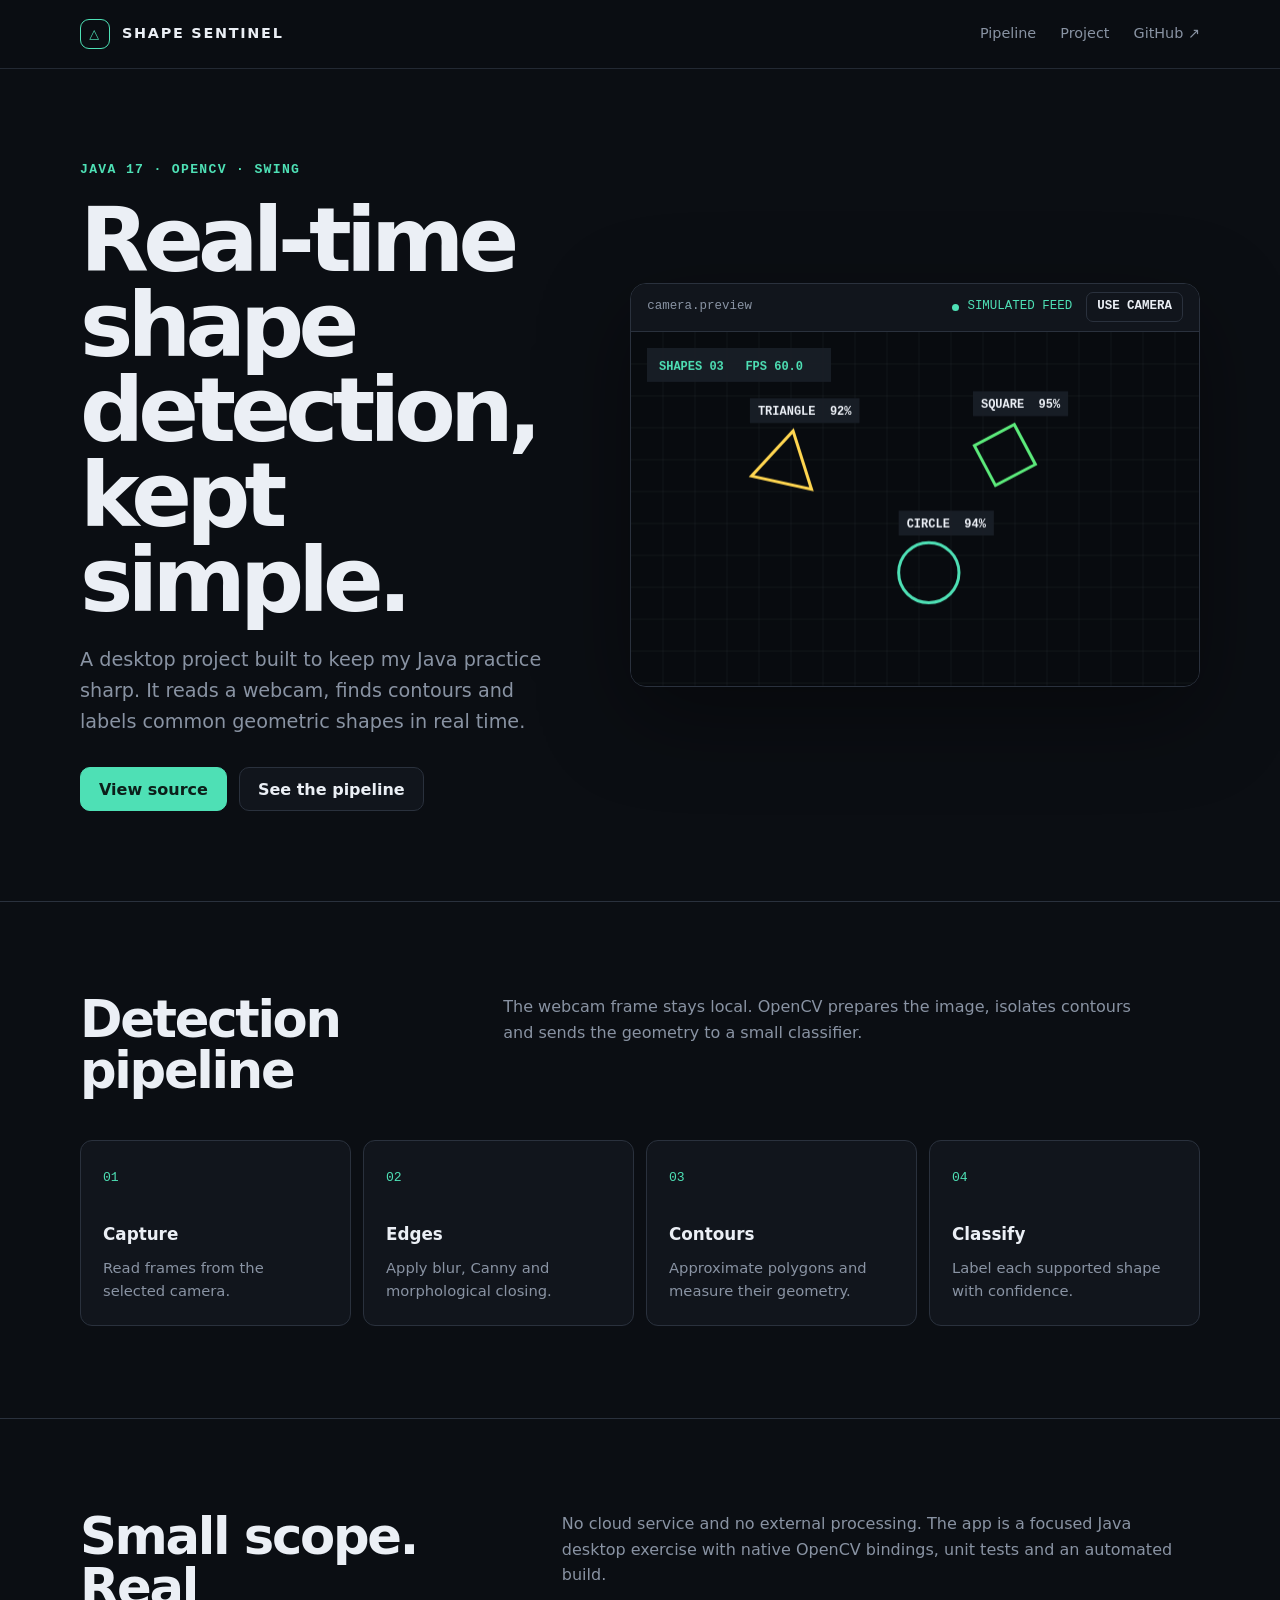
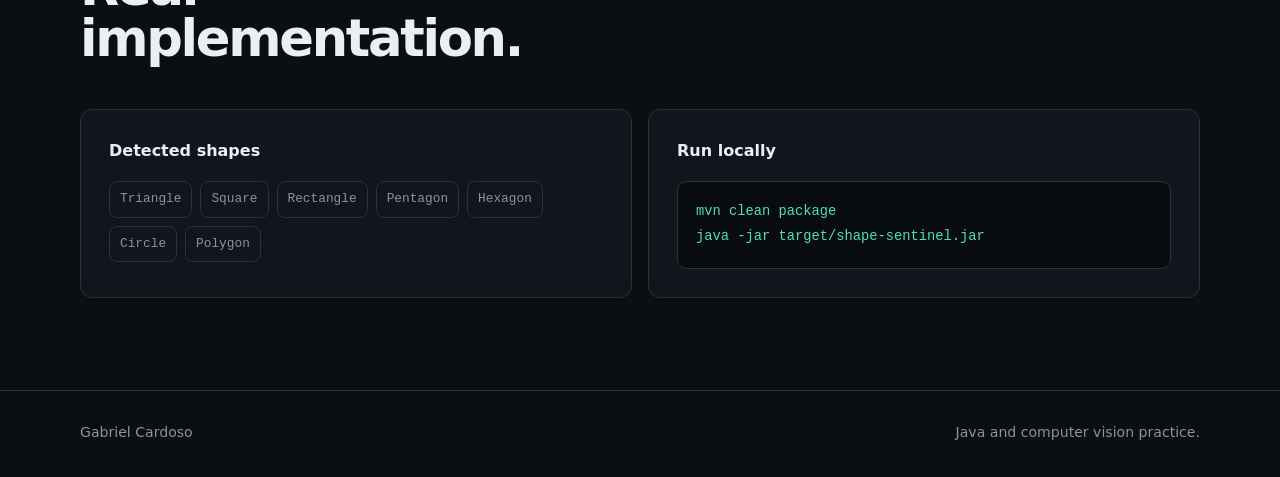
==== index.html @ 356cdfc7 "Serve the showcase from the repository root" ====
<!doctype html>
<html lang="en">
<head>
    <meta charset="utf-8">
    <meta name="viewport" content="width=device-width, initial-scale=1">
    <meta name="description" content="Shape Sentinel is a Java 17 and OpenCV desktop project for real-time geometric shape detection.">
    <meta name="theme-color" content="#0b0e13">
    <title>Shape Sentinel | Java Computer Vision</title>
    <link rel="stylesheet" href="styles.css">
</head>
<body>
    <header class="site-header">
        <nav class="nav shell" aria-label="Main navigation">
            <a class="brand" href="#top" aria-label="Shape Sentinel home">
                <span class="brand-mark" aria-hidden="true">△</span>
                <span>SHAPE SENTINEL</span>
            </a>
            <div class="nav-links">
                <a href="#pipeline">Pipeline</a>
                <a href="#project">Project</a>
                <a class="repo-link" href="https://github.com/socgabrielcardoso/shape-sentinel">GitHub ↗</a>
            </div>
        </nav>
    </header>

    <main id="top">
        <section class="hero shell">
            <div>
                <p class="eyebrow">Java 17 · OpenCV · Swing</p>
                <h1>Real-time shape detection, kept simple.</h1>
                <p class="lead">A desktop project built to keep my Java practice sharp. It reads a webcam, finds contours and labels common geometric shapes in real time.</p>
                <div class="actions">
                    <a class="button primary" href="https://github.com/socgabrielcardoso/shape-sentinel">View source</a>
                    <a class="button" href="#pipeline">See the pipeline</a>
                </div>
            </div>

            <div class="viewer" aria-label="Shape detection interface preview">
                <div class="viewer-bar">
                    <span>camera.preview</span>
                    <div class="viewer-actions">
                        <span class="live-state" id="feed-state" aria-live="polite">SIMULATED FEED</span>
                        <button class="camera-toggle" id="camera-toggle" type="button">USE CAMERA</button>
                    </div>
                </div>
                <video id="camera-source" muted playsinline hidden></video>
                <canvas id="detection-preview" width="720" height="450" role="img" aria-label="Animated preview of geometric shapes being detected">Shape detection preview</canvas>
            </div>
        </section>

        <section class="section" id="pipeline">
            <div class="shell">
                <div class="section-heading">
                    <h2>Detection pipeline</h2>
                    <p>The webcam frame stays local. OpenCV prepares the image, isolates contours and sends the geometry to a small classifier.</p>
                </div>
                <div class="pipeline">
                    <article class="step">
                        <span class="step-index">01</span>
                        <h3>Capture</h3>
                        <p>Read frames from the selected camera.</p>
                    </article>
                    <article class="step">
                        <span class="step-index">02</span>
                        <h3>Edges</h3>
                        <p>Apply blur, Canny and morphological closing.</p>
                    </article>
                    <article class="step">
                        <span class="step-index">03</span>
                        <h3>Contours</h3>
                        <p>Approximate polygons and measure their geometry.</p>
                    </article>
                    <article class="step">
                        <span class="step-index">04</span>
                        <h3>Classify</h3>
                        <p>Label each supported shape with confidence.</p>
                    </article>
                </div>
            </div>
        </section>

        <section class="section" id="project">
            <div class="shell">
                <div class="section-heading">
                    <h2>Small scope. Real implementation.</h2>
                    <p>No cloud service and no external processing. The app is a focused Java desktop exercise with native OpenCV bindings, unit tests and an automated build.</p>
                </div>
                <div class="details-grid">
                    <article class="info-card">
                        <h3>Detected shapes</h3>
                        <div class="tags" aria-label="Supported shapes">
                            <span class="tag">Triangle</span>
                            <span class="tag">Square</span>
                            <span class="tag">Rectangle</span>
                            <span class="tag">Pentagon</span>
                            <span class="tag">Hexagon</span>
                            <span class="tag">Circle</span>
                            <span class="tag">Polygon</span>
                        </div>
                    </article>
                    <article class="info-card">
                        <h3>Run locally</h3>
                        <pre class="terminal"><code>mvn clean package
java -jar target/shape-sentinel.jar</code></pre>
                    </article>
                </div>
            </div>
        </section>
    </main>

    <footer class="site-footer">
        <div class="footer-row shell">
            <span>Gabriel Cardoso</span>
            <span>Java and computer vision practice.</span>
        </div>
    </footer>
    <script src="app.js"></script>
    <script src="camera.js"></script>
</body>
</html>
---- styles.css ----
:root {
    color-scheme: dark;
    --background: #0b0e13;
    --surface: #11151c;
    --surface-raised: #191e27;
    --border: #2a313d;
    --text: #ebeff5;
    --muted: #8993a3;
    --accent: #4ee0b5;
    --accent-ink: #0c1f1a;
    --warning: #ffd650;
    --purple: #e284ff;
    --blue: #5cb5ff;
    --radius: 16px;
    --content: 1120px;
}

* {
    box-sizing: border-box;
}

html {
    scroll-behavior: smooth;
}

body {
    margin: 0;
    min-width: 320px;
    background: var(--background);
    color: var(--text);
    font-family: Inter, ui-sans-serif, system-ui, -apple-system, BlinkMacSystemFont, "Segoe UI", sans-serif;
    font-size: 1rem;
    line-height: 1.6;
}

a {
    color: inherit;
    text-decoration: none;
}

button,
a {
    -webkit-tap-highlight-color: transparent;
}

.shell {
    width: min(calc(100% - 40px), var(--content));
    margin: 0 auto;
}

.site-header {
    position: sticky;
    top: 0;
    z-index: 10;
    border-bottom: 1px solid color-mix(in srgb, var(--border) 80%, transparent);
    background: color-mix(in srgb, var(--background) 88%, transparent);
    backdrop-filter: blur(14px);
}

.nav {
    min-height: 68px;
    display: flex;
    align-items: center;
    justify-content: space-between;
    gap: 24px;
}

.brand {
    display: inline-flex;
    align-items: center;
    gap: 12px;
    font-size: 0.9rem;
    font-weight: 800;
    letter-spacing: 0.12em;
}

.brand-mark {
    width: 30px;
    height: 30px;
    display: grid;
    place-items: center;
    border: 1px solid var(--accent);
    border-radius: 9px;
    color: var(--accent);
    font-size: 0.8rem;
}

.nav-links {
    display: flex;
    align-items: center;
    gap: 24px;
    color: var(--muted);
    font-size: 0.9rem;
}

.nav-links a:hover,
.nav-links a:focus-visible {
    color: var(--text);
}

.hero {
    min-height: calc(100vh - 68px);
    display: grid;
    grid-template-columns: minmax(0, 0.9fr) minmax(440px, 1.1fr);
    align-items: center;
    gap: clamp(40px, 7vw, 84px);
    padding: 72px 0;
}

.eyebrow {
    margin: 0 0 18px;
    color: var(--accent);
    font-family: "SFMono-Regular", Consolas, "Liberation Mono", monospace;
    font-size: 0.82rem;
    font-weight: 700;
    letter-spacing: 0.1em;
    text-transform: uppercase;
}

h1,
h2,
p {
    margin-top: 0;
}

h1 {
    max-width: 720px;
    margin-bottom: 22px;
    font-size: clamp(3rem, 7vw, 5.8rem);
    line-height: 0.95;
    letter-spacing: -0.065em;
}

.lead {
    max-width: 590px;
    margin-bottom: 30px;
    color: var(--muted);
    font-size: clamp(1.05rem, 2vw, 1.2rem);
}

.actions {
    display: flex;
    flex-wrap: wrap;
    gap: 12px;
}

.button {
    min-height: 44px;
    display: inline-flex;
    align-items: center;
    justify-content: center;
    padding: 0 18px;
    border: 1px solid var(--border);
    border-radius: 10px;
    background: var(--surface);
    font-weight: 750;
}

.button.primary {
    border-color: var(--accent);
    background: var(--accent);
    color: var(--accent-ink);
}

.button:hover,
.button:focus-visible {
    transform: translateY(-1px);
    filter: brightness(1.08);
}

.viewer {
    overflow: hidden;
    border: 1px solid var(--border);
    border-radius: var(--radius);
    background: #080b0f;
    box-shadow: 0 28px 90px rgba(0, 0, 0, 0.38);
}

.viewer-bar {
    min-height: 48px;
    display: flex;
    align-items: center;
    justify-content: space-between;
    gap: 16px;
    padding: 0 16px;
    border-bottom: 1px solid var(--border);
    background: var(--surface);
    color: var(--muted);
    font-family: "SFMono-Regular", Consolas, "Liberation Mono", monospace;
    font-size: 0.78rem;
}

.live-state {
    display: inline-flex;
    align-items: center;
    gap: 8px;
    color: var(--accent);
}

.viewer-actions {
    display: flex;
    align-items: center;
    gap: 14px;
}

.camera-toggle {
    min-height: 30px;
    padding: 0 10px;
    border: 1px solid var(--border);
    border-radius: 7px;
    background: transparent;
    color: var(--text);
    font: inherit;
    font-weight: 700;
    cursor: pointer;
}

.camera-toggle:hover,
.camera-toggle:focus-visible {
    border-color: var(--accent);
    color: var(--accent);
}

.camera-toggle:disabled {
    cursor: wait;
    opacity: 0.6;
}

.live-state::before {
    width: 7px;
    height: 7px;
    border-radius: 50%;
    background: currentColor;
    content: "";
}

.viewer canvas {
    width: 100%;
    aspect-ratio: 16 / 10;
    display: block;
}

.section {
    padding: 92px 0;
    border-top: 1px solid var(--border);
}

.section-heading {
    display: grid;
    grid-template-columns: 0.55fr 1fr;
    gap: 40px;
    margin-bottom: 44px;
}

h2 {
    margin-bottom: 0;
    font-size: clamp(2rem, 4vw, 3.2rem);
    line-height: 1;
    letter-spacing: -0.045em;
}

.section-heading p {
    max-width: 650px;
    margin-bottom: 0;
    color: var(--muted);
}

.pipeline {
    display: grid;
    grid-template-columns: repeat(4, 1fr);
    gap: 12px;
}

.step,
.info-card {
    border: 1px solid var(--border);
    border-radius: 12px;
    background: var(--surface);
}

.step {
    min-height: 170px;
    padding: 22px;
}

.step-index {
    color: var(--accent);
    font-family: "SFMono-Regular", Consolas, "Liberation Mono", monospace;
    font-size: 0.82rem;
}

.step h3 {
    margin: 32px 0 8px;
    font-size: 1.05rem;
}

.step p {
    margin-bottom: 0;
    color: var(--muted);
    font-size: 0.92rem;
}

.details-grid {
    display: grid;
    grid-template-columns: repeat(2, minmax(0, 1fr));
    gap: 16px;
}

.info-card {
    padding: 28px;
}

.info-card h3 {
    margin: 0 0 18px;
    font-size: 1rem;
}

.tags {
    display: flex;
    flex-wrap: wrap;
    gap: 8px;
}

.tag {
    padding: 7px 10px;
    border: 1px solid var(--border);
    border-radius: 8px;
    color: var(--muted);
    font-family: "SFMono-Regular", Consolas, "Liberation Mono", monospace;
    font-size: 0.8rem;
}

.terminal {
    overflow-x: auto;
    margin: 0;
    padding: 18px;
    border: 1px solid var(--border);
    border-radius: 10px;
    background: #080b0f;
    color: var(--accent);
    font-family: "SFMono-Regular", Consolas, "Liberation Mono", monospace;
    font-size: 0.86rem;
    line-height: 1.8;
}

.site-footer {
    padding: 30px 0;
    border-top: 1px solid var(--border);
    color: var(--muted);
    font-size: 0.88rem;
}

.footer-row {
    display: flex;
    justify-content: space-between;
    gap: 20px;
}

:focus-visible {
    outline: 2px solid var(--accent);
    outline-offset: 3px;
}

@media (max-width: 900px) {
    .hero {
        grid-template-columns: 1fr;
        min-height: auto;
    }

    .viewer {
        max-width: 720px;
    }

    .pipeline {
        grid-template-columns: repeat(2, 1fr);
    }
}

@media (max-width: 620px) {
    .shell {
        width: min(calc(100% - 28px), var(--content));
    }

    .nav-links a:not(.repo-link) {
        display: none;
    }

    .hero,
    .section {
        padding: 64px 0;
    }

    .section-heading,
    .pipeline,
    .details-grid {
        grid-template-columns: 1fr;
    }

    .section-heading {
        gap: 20px;
    }

    .footer-row {
        flex-direction: column;
    }

    .viewer-bar {
        align-items: flex-start;
        flex-direction: column;
        padding: 12px 14px;
    }

    .viewer-actions {
        width: 100%;
        justify-content: space-between;
    }
}

@media (prefers-reduced-motion: reduce) {
    html {
        scroll-behavior: auto;
    }

    *,
    *::before,
    *::after {
        transition-duration: 0.01ms !important;
        animation-duration: 0.01ms !important;
        animation-iteration-count: 1 !important;
    }
}
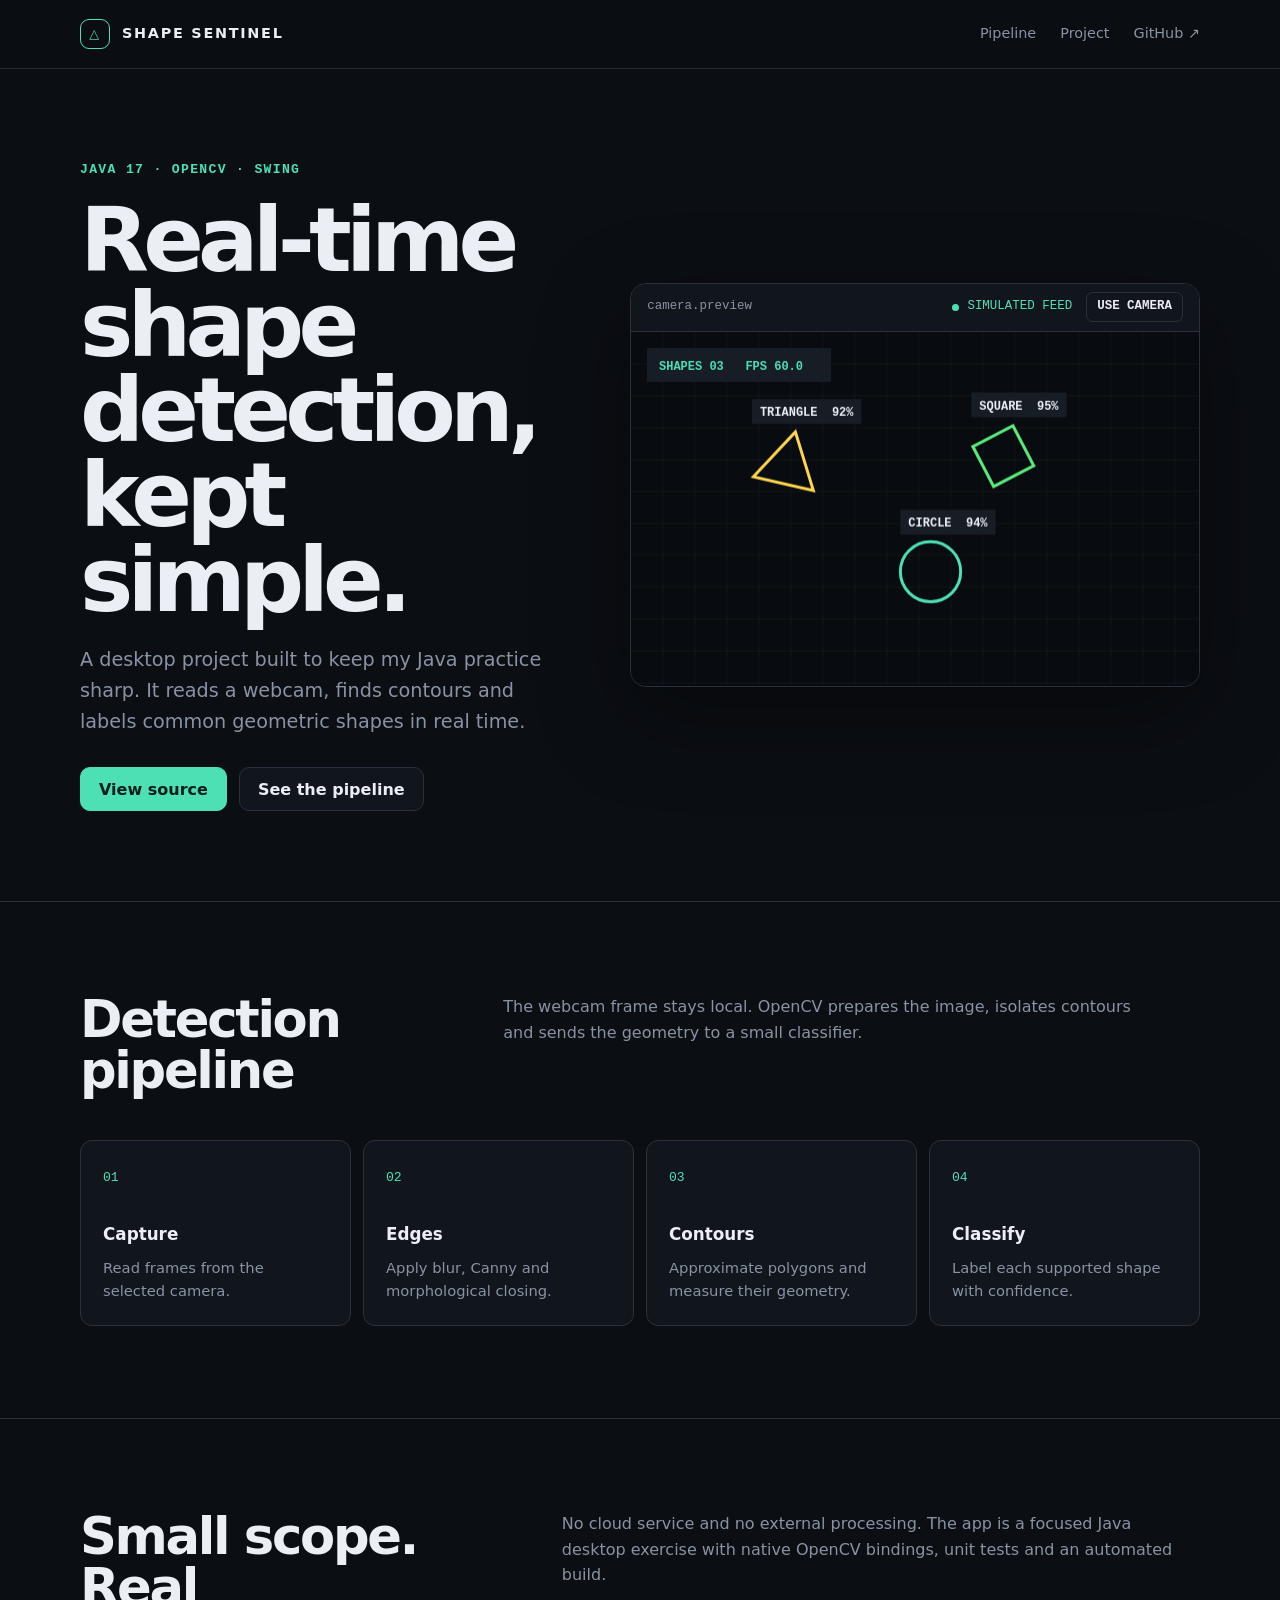
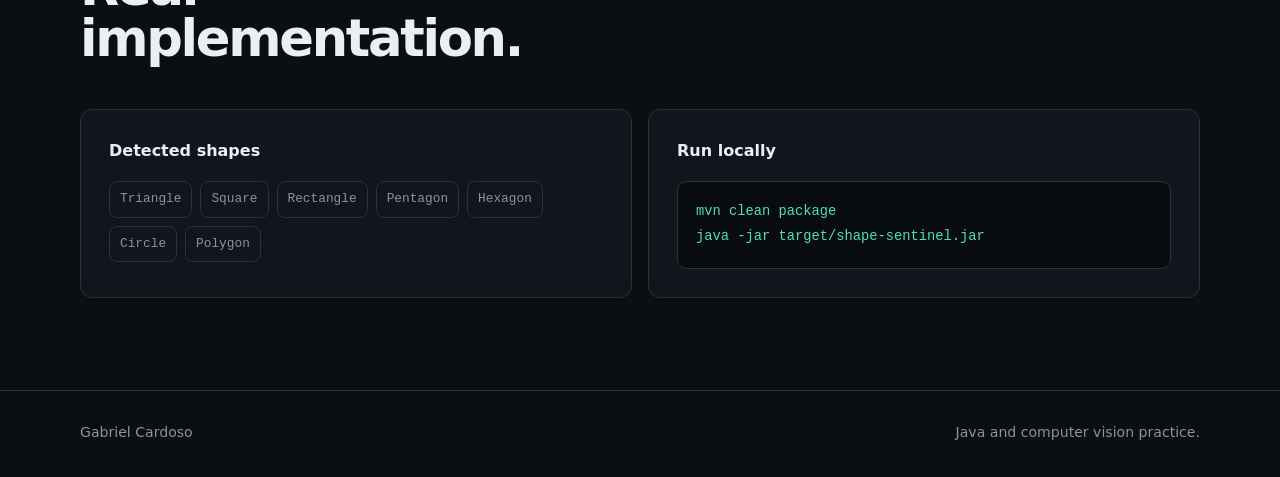
==== commit 34da137d: "Fix showcase document semantics" ====
--- a/index.html
+++ b/index.html
@@ -1,4 +1,4 @@
-<!doctype html>
+<!DOCTYPE html>
 <html lang="en">
 <head>
     <meta charset="utf-8">
@@ -35,7 +35,7 @@
                 </div>
             </div>
 
-            <div class="viewer" aria-label="Shape detection interface preview">
+            <div class="viewer" role="group" aria-label="Shape detection interface preview">
                 <div class="viewer-bar">
                     <span>camera.preview</span>
                     <div class="viewer-actions">
@@ -88,15 +88,15 @@
                 <div class="details-grid">
                     <article class="info-card">
                         <h3>Detected shapes</h3>
-                        <div class="tags" aria-label="Supported shapes">
-                            <span class="tag">Triangle</span>
-                            <span class="tag">Square</span>
-                            <span class="tag">Rectangle</span>
-                            <span class="tag">Pentagon</span>
-                            <span class="tag">Hexagon</span>
-                            <span class="tag">Circle</span>
-                            <span class="tag">Polygon</span>
-                        </div>
+                        <ul class="tags" aria-label="Supported shapes">
+                            <li class="tag">Triangle</li>
+                            <li class="tag">Square</li>
+                            <li class="tag">Rectangle</li>
+                            <li class="tag">Pentagon</li>
+                            <li class="tag">Hexagon</li>
+                            <li class="tag">Circle</li>
+                            <li class="tag">Polygon</li>
+                        </ul>
                     </article>
                     <article class="info-card">
                         <h3>Run locally</h3>
--- a/styles.css
+++ b/styles.css
@@ -319,6 +319,9 @@
     display: flex;
     flex-wrap: wrap;
     gap: 8px;
+    margin: 0;
+    padding: 0;
+    list-style: none;
 }
 
 .tag {
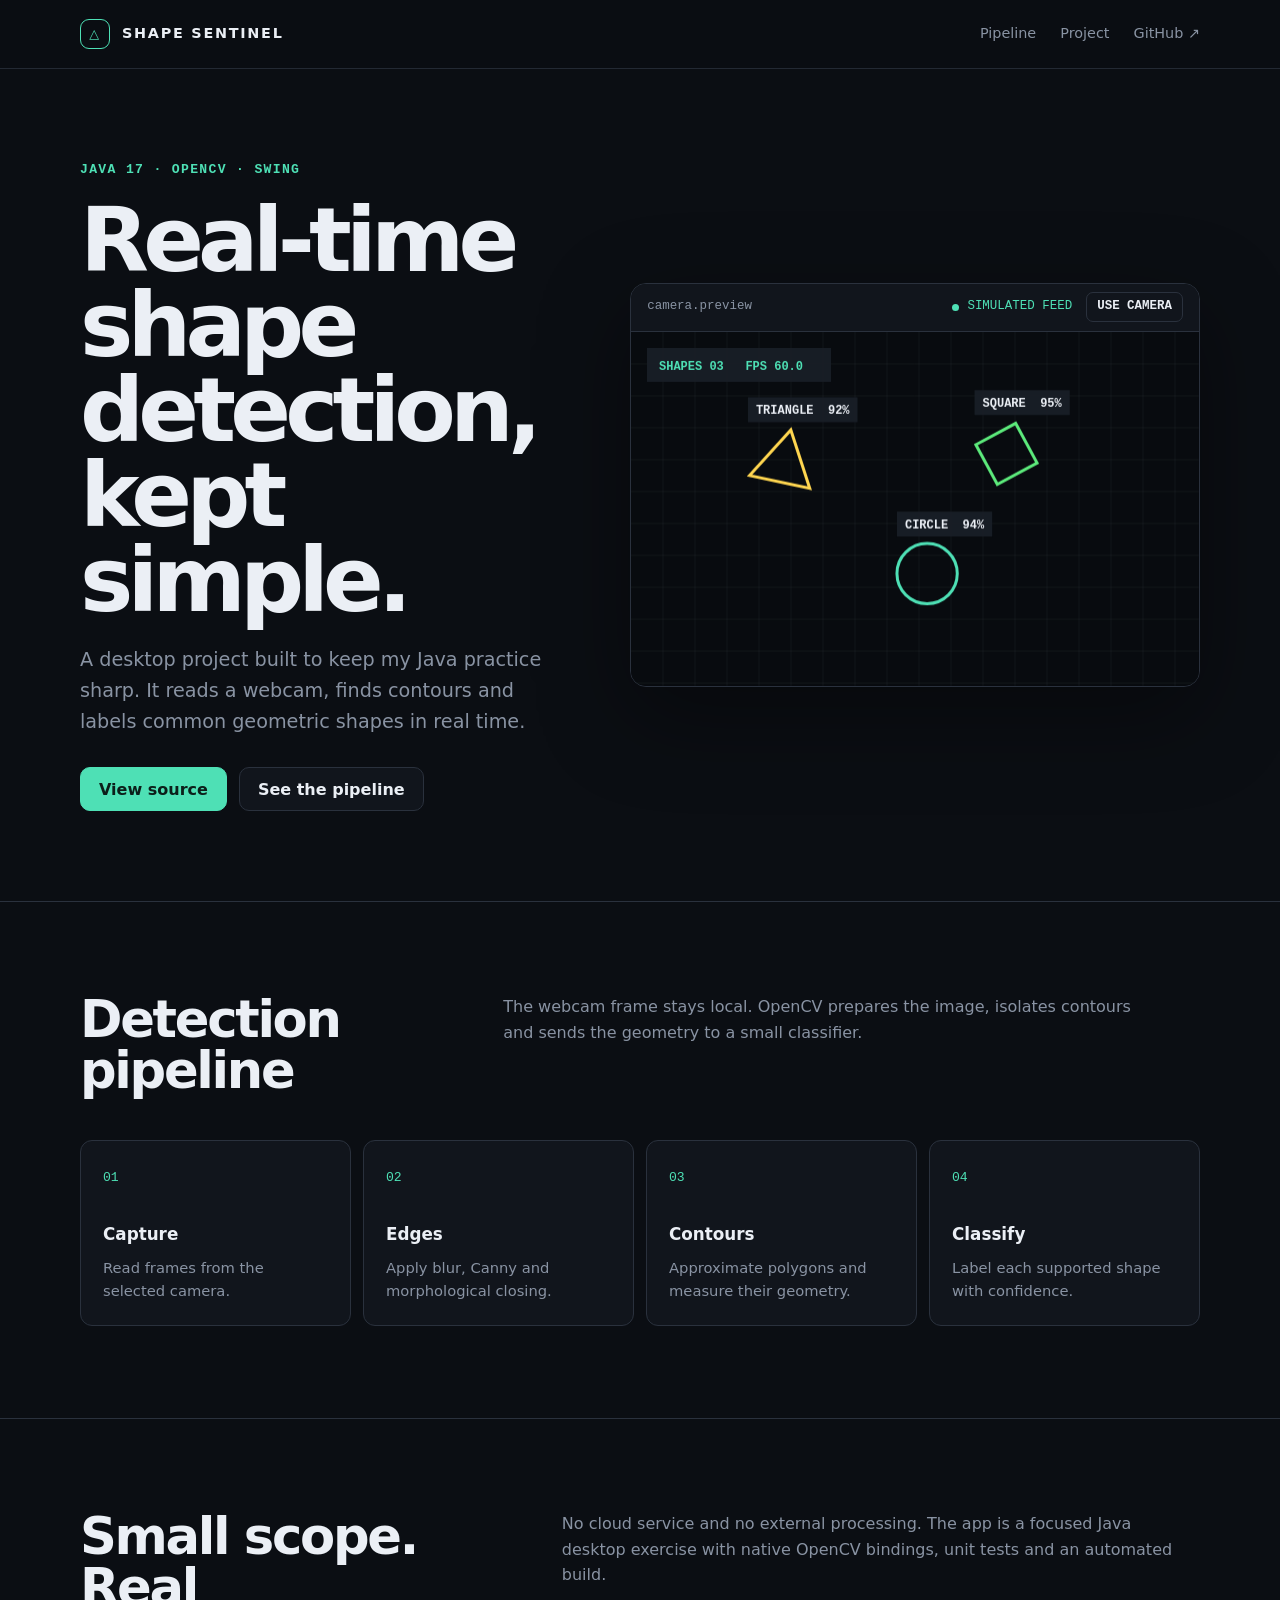
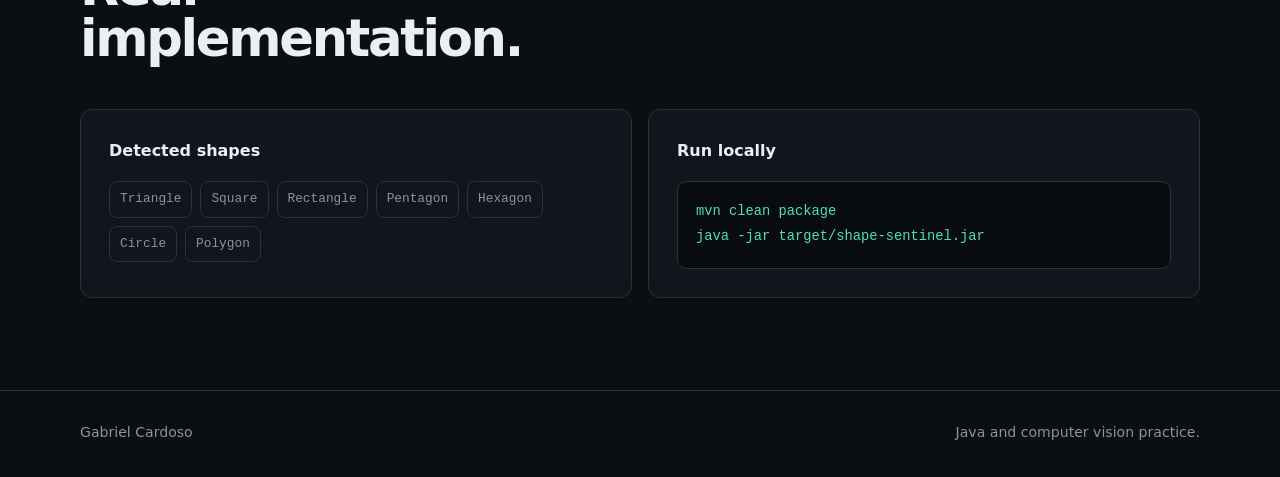
==== commit c403416f: "seo: add professional social metadata" ====
--- a/index.html
+++ b/index.html
@@ -7,6 +7,12 @@
     <meta name="theme-color" content="#0b0e13">
     <title>Shape Sentinel | Java Computer Vision</title>
     <link rel="stylesheet" href="styles.css">
+  <meta property="og:type" content="website">
+  <meta property="og:title" content="Shape Sentinel | Computer Vision Lab">
+  <meta property="og:description" content="Java and OpenCV laboratory for real-time geometric recognition and camera-based visual processing.">
+  <meta name="twitter:card" content="summary">
+  <meta name="twitter:title" content="Shape Sentinel | Computer Vision Lab">
+  <meta name="twitter:description" content="Java and OpenCV laboratory for real-time geometric recognition and camera-based visual processing.">
 </head>
 <body>
     <header class="site-header">
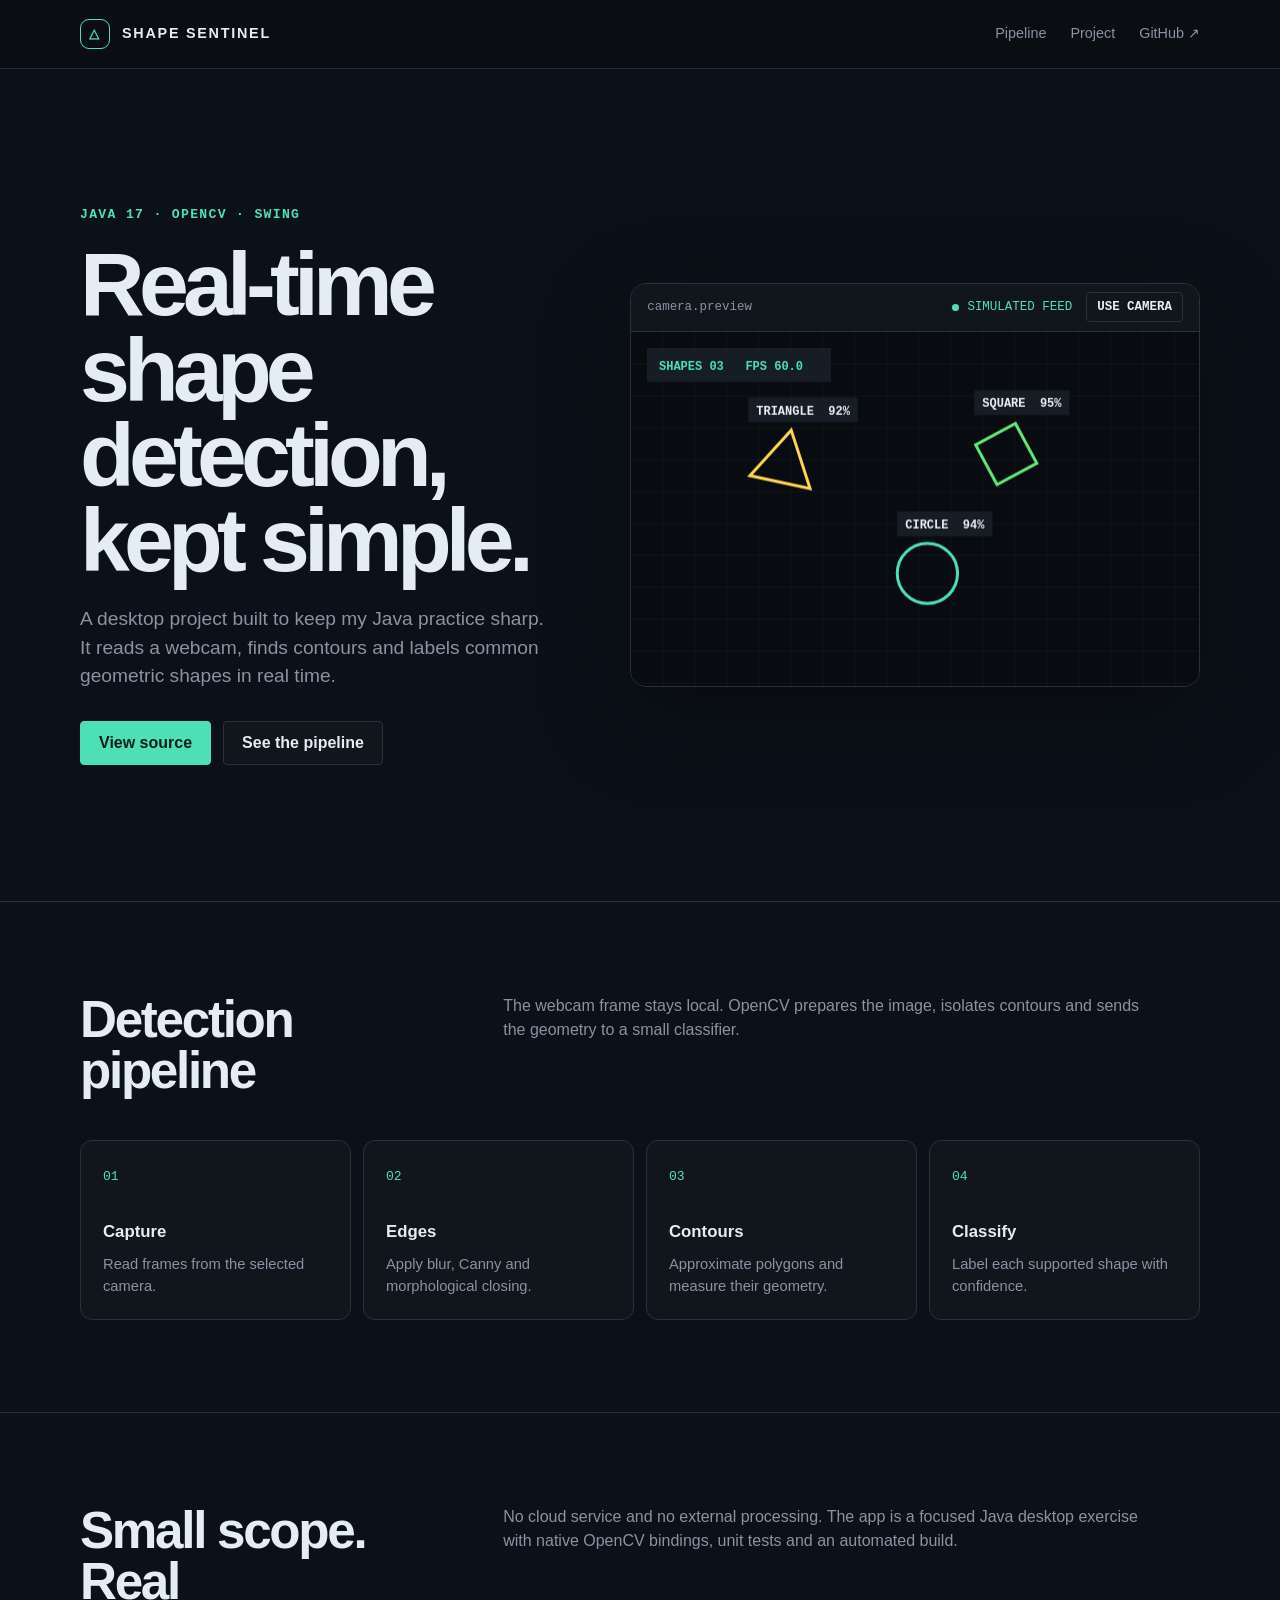
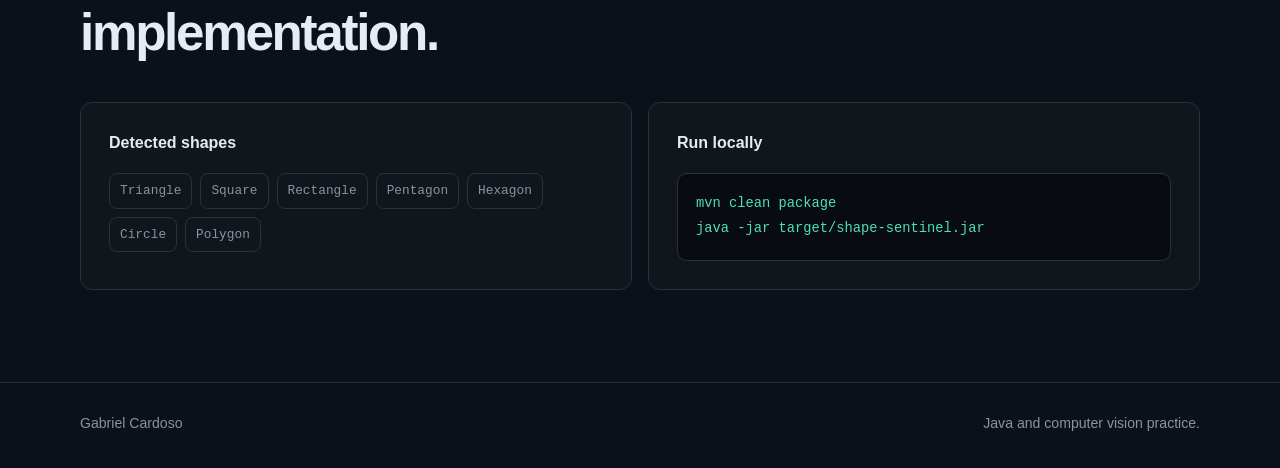
==== commit 7735abd4: "ui: favor fixed cyber layout, keyboard focus and reduced visual effects" ====
--- a/index.html
+++ b/index.html
@@ -13,6 +13,8 @@
   <meta name="twitter:card" content="summary">
   <meta name="twitter:title" content="Shape Sentinel | Computer Vision Lab">
   <meta name="twitter:description" content="Java and OpenCV laboratory for real-time geometric recognition and camera-based visual processing.">
+  <link rel="stylesheet" href="security-shell.css">
+  <meta name="referrer" content="strict-origin-when-cross-origin">
 </head>
 <body>
     <header class="site-header">
--- a/security-shell.css
+++ b/security-shell.css
@@ -0,0 +1,45 @@
+/* Security portfolio design system: restrained, readable, keyboard-first.
+   Styling alone is not a security boundary. Keep app behavior intact. */
+:root {
+  --portfolio-bg: #0c1119;
+  --portfolio-panel: #151e29;
+  --portfolio-border: #344454;
+  --portfolio-ink: #e3edf3;
+  --portfolio-muted: #a8bac8;
+  --portfolio-action: #67d4b2;
+  color-scheme: dark;
+}
+html {scroll-behavior: auto !important}
+body {
+  background: var(--portfolio-bg) !important;
+  color: var(--portfolio-ink);
+  font-family: ui-monospace, "Cascadia Code", "Consolas", "Segoe UI", sans-serif !important;
+  line-height: 1.5;
+}
+:where(.noise, .grid-noise, .scanline, .boot-orbit, .world-grid) {
+  opacity: 0 !important;
+  pointer-events: none !important;
+}
+:where(.panel, .card, .tile, .mini-card, .hero, .sidebar, .topbar, .button, button, input, select, textarea) {
+  border-radius: 4px !important;
+  box-shadow: none !important;
+  text-shadow: none !important;
+}
+:where(button, input, select, textarea) {font: inherit}
+:where(button, a, [role="button"], input, select, textarea):focus-visible {
+  outline: 3px solid var(--portfolio-action) !important;
+  outline-offset: 3px;
+}
+:where(a) {text-underline-offset: .18em}
+:where(p, small, .muted, .subtitle, .hint) {overflow-wrap: anywhere}
+:where(.glass, .glassmorphism, .hologram) {
+  backdrop-filter: none !important;
+  -webkit-backdrop-filter: none !important;
+}
+@media (prefers-reduced-motion: reduce) {
+  *, *::before, *::after {
+    animation-duration: .01ms !important;
+    transition-duration: .01ms !important;
+    scroll-behavior: auto !important;
+  }
+}
